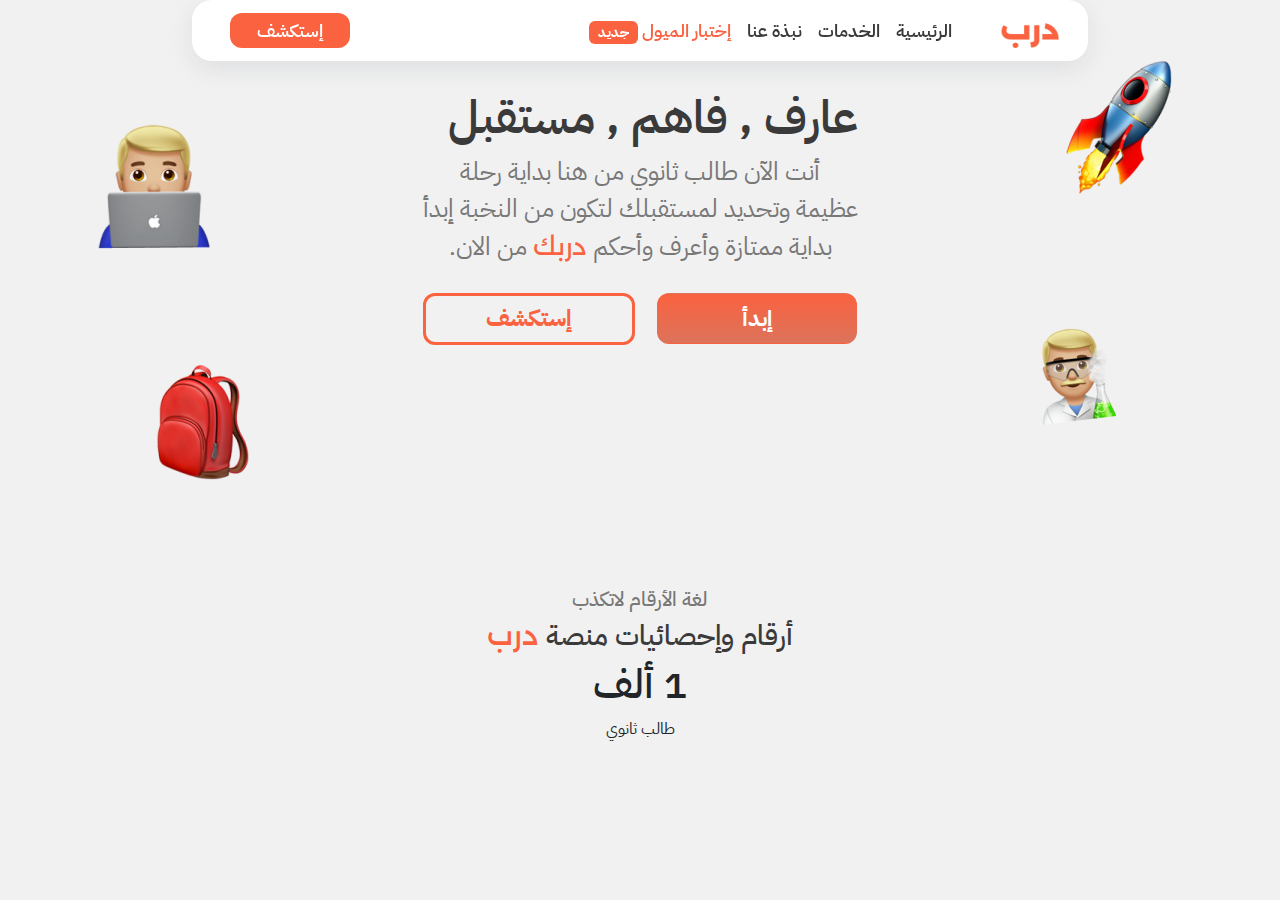
==== HomePage/index.html @ e71270e8 "99% main Page" ====
<!DOCTYPE html>
<html lang="ar">
<head>
    <meta charset="UTF-8">
    <meta name="viewport" content="width=device-width, initial-scale=1.0">
    <link href="https://cdn.jsdelivr.net/npm/bootstrap@5.3.3/dist/css/bootstrap.min.css" rel="stylesheet" integrity="sha384-QWTKZyjpPEjISv5WaRU9OFeRpok6YctnYmDr5pNlyT2bRjXh0JMhjY6hW+ALEwIH" crossorigin="anonymous">
    <link rel="stylesheet" href="style.css">

    <title>الصفحة الرئيسية</title>
</head>
<body dir="rtl">
    <nav class="navbar fixed-top navbar-expand-lg ">
        
        <div class="container-fluid">
            <a class="navbar-brand" href="#">
      <img src="/HomePage/img/logo out bg.png" alt="Logo" width="60" height="35" class="d-inline-block align-text-top">
      
    </a>
          <button class="navbar-toggler" type="button" data-bs-toggle="collapse" data-bs-target="#navbarNavDropdown" aria-controls="navbarNavDropdown" aria-expanded="false" aria-label="Toggle navigation">
            <span class="navbar-toggler-icon"></span>
          </button>
          <div class="collapse navbar-collapse" id="navbarNavDropdown">
            <ul class="navbar-nav">
              <li class="nav-item">
                <a class="nav-link" aria-current="page" href="#">الرئيسية</a>
              </li>
              <li class="nav-item">
                <a class="nav-link" href="#">الخدمات</a>
              </li>
              <li class="nav-item">
                <a class="nav-link" href="#">نبذة عنا</a>
              </li>
              <li class="nav-item dropdown" style="color: #FA6240;">
                <a class="nav-link" href="#" style="color: #FA6240;"> إختبار الميول <span class="badge" style="background-color: #FA6240;">جديد</span></a>
              </li>
            </ul>
            
        </div>
        <button id="nav_btn" class="btn" type="button">إستكشف</button>
        </div>
      </nav>
      
      
      <!-- الدائرة -->
      <!-- <img class="circel img-fluid" src="/HomePage/img/cir.png" alt=""> -->
     <!-- الواجهة العلوية -->
     <div class="main">
        <div class="main_text">
        <h1>عارف , فاهم , مستقبل</h1>
        <p>أنت الآن طالب ثانوي من هنا بداية رحلة
            <br> عظيمة وتحديد لمستقبلك لتكون من النخبة إبدأ
            <br> بداية ممتازة وأعرف وأحكم <span style="color: #FA6240; font-weight: 400; font-family: Alexandria;">دربك</span> من الان.</p>
        </div>
        <div class="main_btns">
            <a href="#" class="btn main_btn">إبدأ</a>
            <a href="#" class="btn sec_btn">إستكشف</a>

        </div>
     </div>

     <!-- الأرقام -->
     <div class="num">

        <div class="num_title">
            <h5>لغة الأرقام لاتكذب</h5>
            <h3>أرقام وإحصائيات منصة <span style="color: #FA6240; font-family: Alexandria;">درب</span> </h3>
        </div>

        <!-- اب البطاقات -->

        <div class="num_cards">
            
            <div class="num_card">
                <h1 class="number">1 ألف </h1>
                <p>طالب ثانوي</p>
            </div>

        </div> <!--نهاية أب البطاقات-->
     </div>
      <script src="https://cdn.jsdelivr.net/npm/bootstrap@5.3.3/dist/js/bootstrap.bundle.min.js" integrity="sha384-YvpcrYf0tY3lHB60NNkmXc5s9fDVZLESaAA55NDzOxhy9GkcIdslK1eN7N6jIeHz" crossorigin="anonymous"></script>
</body>
</html>
---- HomePage/style.css ----
/* Fonts */
@import url('https://fonts.googleapis.com/css2?family=Alexandria:wght@500&family=IBM+Plex+Sans+Arabic:wght@400;500;600;700&display=swap');

body {
  margin: 0;
  padding: 0;
  font-family: "IBM Plex Sans Arabic";
  background-color: #f1f1f1;
}

/* الناف بار -----------------------------------------------------------------------------------------*/

.navbar {
  background-color: #ffffff;
  /* border: 1px solid red; */
  width: 70%;
  margin: auto;
  box-shadow: rgba(149, 157, 165, 0.2) 0px 8px 24px;
  border-radius: 20px;
  z-index: 9;
}

.nav-link {
  font-weight: 600;
  font-size: large;
  color: #3a3a3a;
  transition: 0.25s ease-in-out;
}

.nav-link:hover {
  color: #fa6240;
  transition: 0.25s ease-in-out;
}

#nav_btn {
  background-color: #fa6240;
  font-weight: 600;
  color: white;
  padding: 0.3% 3%;
  margin-left: 3%;
  border-radius: 12px;
  font-size: 18px;
}

.circel {
  margin: auto;
  /* background-color: #FA6240; */
  position: relative;
  height: auto;
  width: auto;
  top: -280px;
  left: -30%;
}


/* الواجهة العلوية -----------------------------------------------------------------------------------------*/

/* الجد */
.main {
    display: flex;
    justify-content: center;
    align-items: center;
    flex-direction: column;
    margin-top: 1%;
    padding: 6%;
    background-image: url("/HomePage/img/Group\ 1.png");

    background-repeat: no-repeat;
    background-position: center;
    width: 100%;
    padding-bottom: 13%;
    
}

/* أب النصوص */
.main .text {
    text-align: center;
}

/* العنوان */
.main h1 {
    font-size: 46px;
    color: #3a3a3a;
    font-weight: 600;
}

/* النص */
.main p {
    text-align: center;
    color: #787878;
    font-size: 25px;
    font-weight: 400;
}

/* أب الأزرار */
.main_btns {
    display: flex;
    justify-content: center;
    align-items: center;
    width: 100%;
    gap: 2%;
    margin: 1%;
}
/* الزر الأساسي */

.main_btn {
    background: rgb(250,98,64);
    background: linear-gradient(180deg, rgba(250,98,64,1) 0%, rgba(220,115,91,1) 100%);
    color: white;
    padding: 8px 84px;
    border-radius: 12px;
    font-weight: bold;
    font-size: 22px;
    transition: .25s ease-in-out;

}

/* عند الإشارة */

.main_btn:hover {
    background-color: #be482e;
    color: whitesmoke;
    transition: .25s ease-in-out;
}

/* الزر الفرعي */
.sec_btn {
    border: 3px solid #fa6240;
    color: #fa6240;
    padding: 6px 60px;
    border-radius: 12px;
    font-weight: bold;
    font-size: 23px;
    transition: .25s ease-in-out;

}

/* عند الإشارة */

.sec_btn:hover {
    background-color: #fa6240;
    color: whitesmoke;
    transition: .25s ease-in-out;
}


/* الأرقام والأحصائيات -----------------------------------------------------------------------------------------*/


.num {
    margin-top: 5%;
    width: 100%;
    text-align: center;
}

.num_title h5 {
    color: #787878;
    font-weight: 500;
}

.num_title h3 {
    color: #3a3a3a;
}






@media screen and (max-width: 1000px) {
  .circel {
    display: none;
  }
  .navbar {
    width: 100%;
    border-radius: 0;
  }
}

@media screen and (max-width: 992px) {
  .navbar-nav {
    display: flex;
  }

  #nav_btn {
    display: none;
  }
}
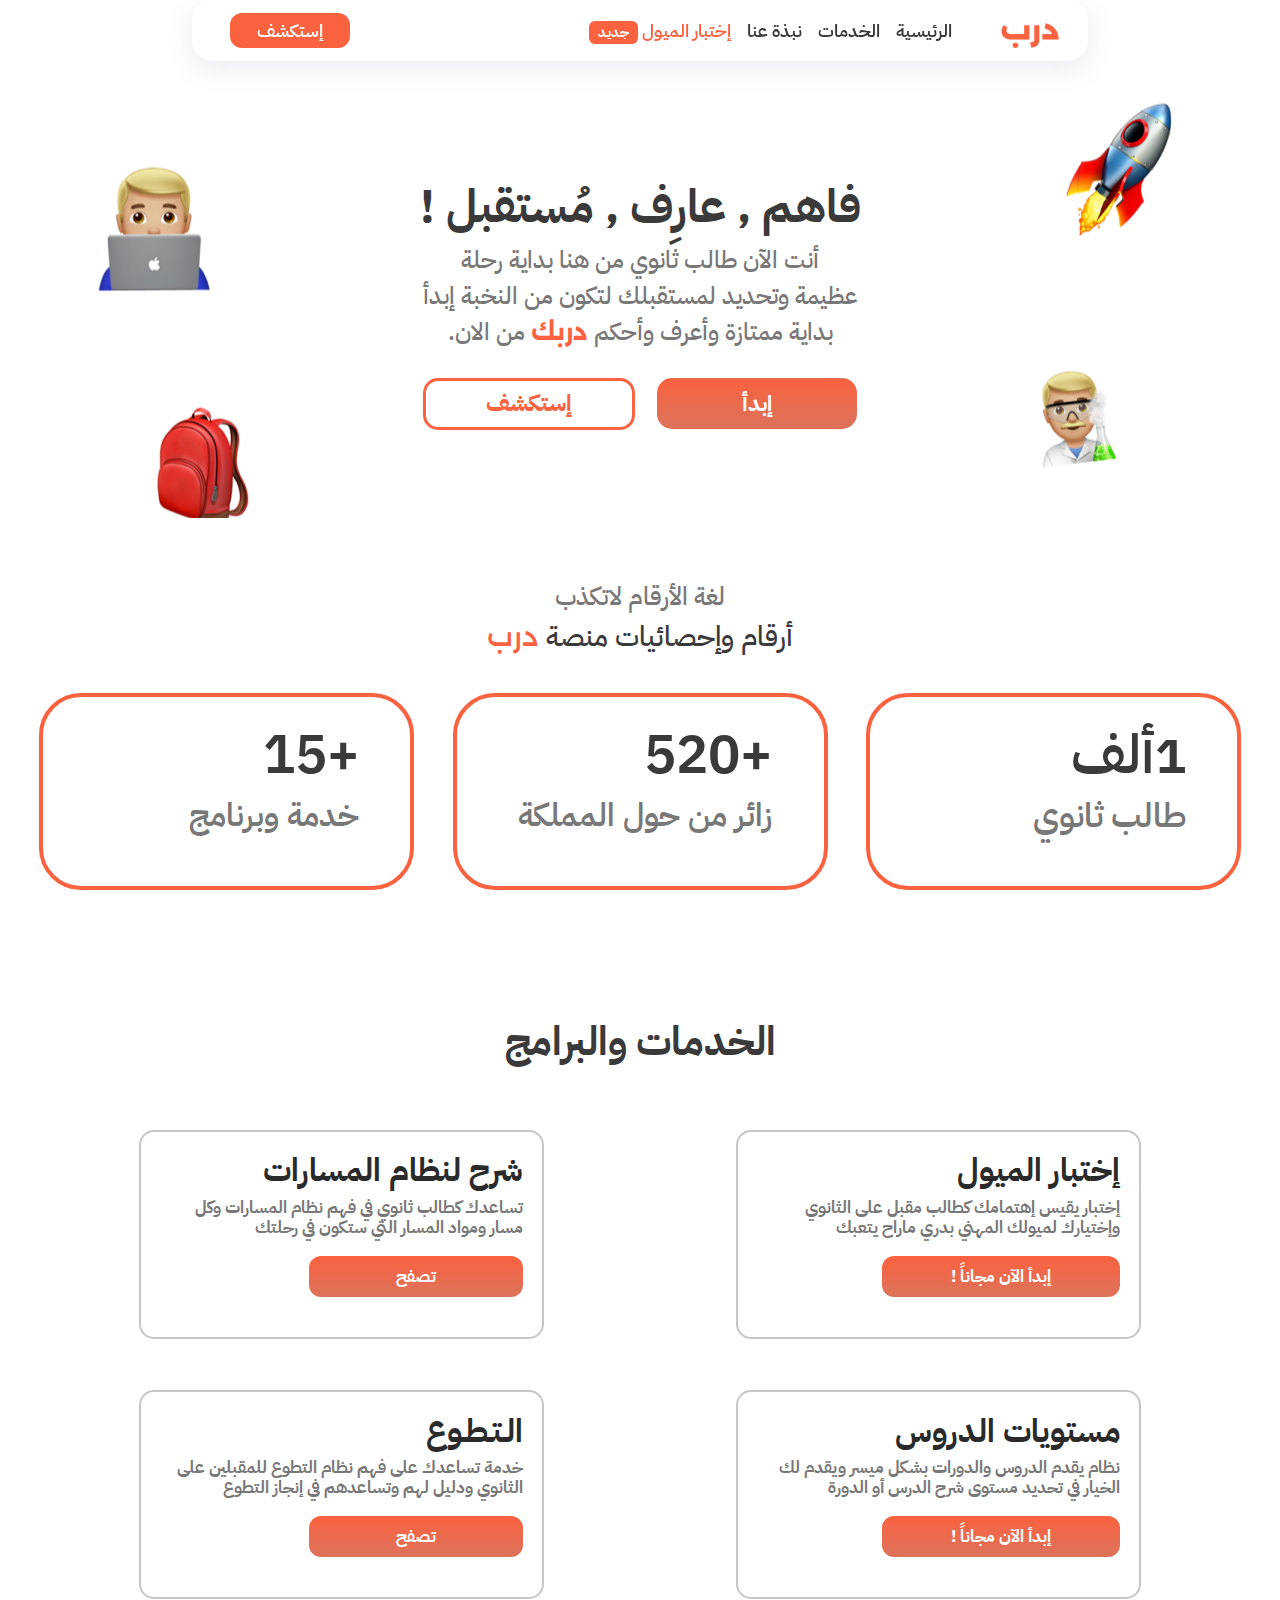
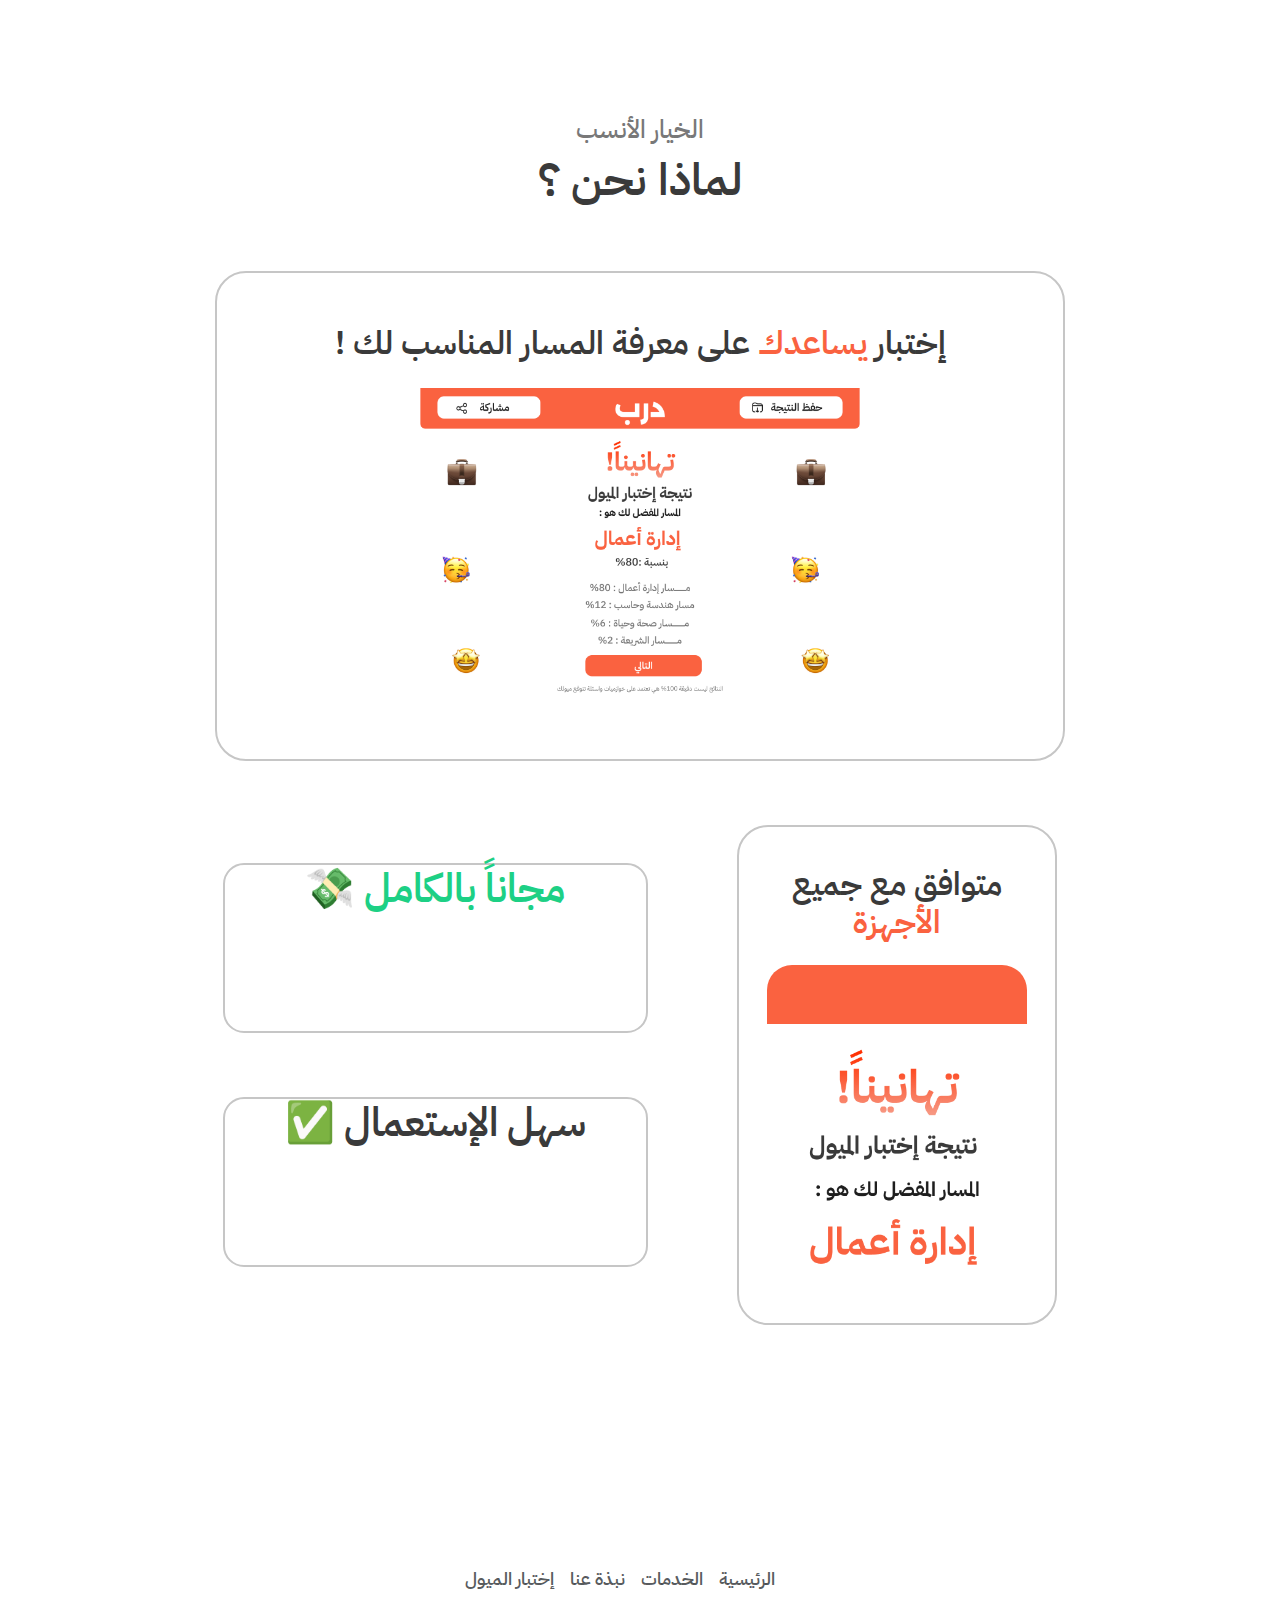
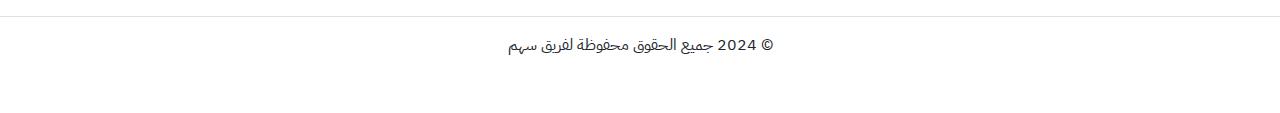
==== commit 29d00215: "complete signin and signup and homepage" ====
--- a/HomePage/index.html
+++ b/HomePage/index.html
@@ -1,82 +1,208 @@
 <!DOCTYPE html>
 <html lang="ar">
+
 <head>
-    <meta charset="UTF-8">
-    <meta name="viewport" content="width=device-width, initial-scale=1.0">
-    <link href="https://cdn.jsdelivr.net/npm/bootstrap@5.3.3/dist/css/bootstrap.min.css" rel="stylesheet" integrity="sha384-QWTKZyjpPEjISv5WaRU9OFeRpok6YctnYmDr5pNlyT2bRjXh0JMhjY6hW+ALEwIH" crossorigin="anonymous">
-    <link rel="stylesheet" href="style.css">
-
-    <title>الصفحة الرئيسية</title>
+  <meta charset="UTF-8">
+  <meta name="viewport" content="width=device-width, initial-scale=1.0">
+  <link href="https://cdn.jsdelivr.net/npm/bootstrap@5.3.3/dist/css/bootstrap.min.css" rel="stylesheet"
+    integrity="sha384-QWTKZyjpPEjISv5WaRU9OFeRpok6YctnYmDr5pNlyT2bRjXh0JMhjY6hW+ALEwIH" crossorigin="anonymous">
+  <link rel="stylesheet" href="style.css">
+  <link rel='stylesheet'
+    href='https://cdn-uicons.flaticon.com/2.2.0/uicons-regular-rounded/css/uicons-regular-rounded.css'>
+
+  <title>الصفحة الرئيسية</title>
 </head>
+
 <body dir="rtl">
-    <nav class="navbar fixed-top navbar-expand-lg ">
+  <nav class="navbar fixed-top navbar-expand-lg ">
+    
+    <div class="container-fluid">
+      <a class="navbar-brand" href="#">
+        <img src="/HomePage/img/logo out bg.png" alt="Logo" width="60" height="35"
+        class="d-inline-block align-text-top">
         
-        <div class="container-fluid">
-            <a class="navbar-brand" href="#">
-      <img src="/HomePage/img/logo out bg.png" alt="Logo" width="60" height="35" class="d-inline-block align-text-top">
+      </a>
+      <button class="navbar-toggler" type="button" data-bs-toggle="collapse" data-bs-target="#navbarNavDropdown"
+      aria-controls="navbarNavDropdown" aria-expanded="false" aria-label="Toggle navigation">
+      <span class="navbar-toggler-icon"></span>
+    </button>
+    <div class="collapse navbar-collapse" id="navbarNavDropdown">
+      <ul class="navbar-nav">
+        <li class="nav-item">
+          <a class="nav-link" aria-current="page" href="#">الرئيسية</a>
+        </li>
+        <li class="nav-item">
+          <a class="nav-link" href="#">الخدمات</a>
+        </li>
+        <li class="nav-item">
+          <a class="nav-link" href="#">نبذة عنا</a>
+        </li>
+        <li class="nav-item dropdown" style="color: #FA6240;">
+          <a class="nav-link" href="#" style="color: #FA6240;"> إختبار الميول <span class="badge"
+            style="background-color: #FA6240;">جديد</span></a>
+          </li>
+        </ul>
+        
+      </div>
+      <button id="nav_btn" class="btn" type="button">إستكشف</button>
+    </div>
+  </nav>
+  
+  <!-- <img class="circel img-fluid" src="/HomePage/img/cir.png" alt=""> -->
+
+  <!-- الدائرة -->
+  <!-- الواجهة العلوية -->
+  <div class="main">
+    <div class="main_text">
+      <h1>فاهم , عارِف , مُستقبل !</h1>
+      <p>أنت الآن طالب ثانوي من هنا بداية رحلة
+        <br> عظيمة وتحديد لمستقبلك لتكون من النخبة إبدأ
+        <br> بداية ممتازة وأعرف وأحكم <span
+          style="color: #FA6240; font-weight: bold; font-family: Alexandria;">دربك</span> من الان.
+      </p>
+    </div>
+    <div class="main_btns">
+      <a href="#" class="btn main_btn">إبدأ</a>
+      <a href="#" class="btn sec_btn">إستكشف</a>
+
+    </div>
+  </div>
+
+  <!-- الأرقام -->
+  <div class="num">
+
+    <div class="num_title">
+      <h5>لغة الأرقام لاتكذب</h5>
+      <h3>أرقام وإحصائيات منصة <span style="color: #FA6240; font-family: Alexandria;">درب</span> </h3>
+    </div>
+
+    <!-- اب البطاقات -->
+
+    <div class="num_cards">
+
+      <div class="num_card">
+        <div class="num_text">
+          <h1>1ألف <i class="fi fi-rr-graduation-cap"></i></h1>
+          <h4>طالب ثانوي</h4>
+        </div>
+      </div>
+
+      <div class="num_card">
+        <div class="num_text">
+          <h1>+520  <i class="fi fi-rr-user"></i></h1>
+          <h4 style="font-size: 32px;">زائر من حول المملكة</h4>
+        </div>
+      </div>
+
+      <div class="num_card">
+        <div class="num_text">
+          <h1>+15<i class="fi fi-rr-apps"></i></h1>
+          <h4 style="font-size: 32px;">خدمة وبرنامج</h4>
+        </div>
+      </div>
+
+
+    </div> <!--نهاية أب البطاقات-->
+  </div> <!--جد البطاقات-->
+
+
+  <!-- الخدمات -------------------------------------->
+
+  <div class="services">
+
+    <div class="ser_title">
+      <h1>الخدمات والبرامج</h1>
+    </div>
+
+    <div class="ser_cards"> <!--أب البطاقات-->
+
+      <div class="ser_card">
+        
+        <h2>إختبار الميول<i class="fi fi-rr-briefcase icon"></i></h2>
+        <h6> إختبار يقيس إهتمامك كطالب مقبل على الثانوي وإختيارك لميولك المهني بدري ماراح يتعبك </h6>
+        <a href="#" target="_blank" rel="noopener noreferrer">إبدأ الآن مجاناً !</a>
+      </div>
+
+      <div class="ser_card">
+        <h2>شرح لنظام المسارات<i class="fi fi-rr-briefcase icon"></i></h2>
+
+        <h6>تساعدك كطالب ثانوي في فهم نظام المسارات وكل مسار ومواد المسار التي ستكون في رحلتك 
+        </h6>
+        <a href="#" target="_blank" rel="noopener noreferrer"  style="padding: 2.3% 24%;">تصفح</a>
+      </div>
+
+      <div class="ser_card">
+        <h2>مستويات الدروس<i class="fi fi-rr-briefcase icon"></i></h2>
+
+        <h6> نظام يقدم الدروس والدورات بشكل ميسر ويقدم لك الخيار في تحديد مستوى شرح الدرس أو الدورة</h6>
+        <a href="#" target="_blank" rel="noopener noreferrer">إبدأ الآن مجاناً !</a>
+      </div>
+
+      <div class="ser_card">
+        <h2>الـتـطـوع<i class="fi fi-rr-briefcase icon"></i></h2>
+
+        <h6> خدمة تساعدك على فهم نظام التطوع للمقبلين على الثانوي ودليل لهم وتساعدهم في إنجاز التطوع </h6>
+        <a href="#" target="_blank" rel="noopener noreferrer" style="padding: 2.3% 24%;">تصفح</a>
+      </div>
+
+
+    </div> <!--نهاية أب البطاقات-->
+
+  </div>
+
+
+  <!-- لماذا نحن ؟ -------------------------------------->
+
+  <div class="why">
+    <!-- العنوان -->
+    <div class="why_title">
+      <h5>الخيار الأنسب</h5>
+      <h1 class="fw-semibold">لماذا نحن ؟</h1>
+    </div>
+
+    <div class="why_card " id="width_card">
+      <h1 class="fw-semibold" style="font-size: 33px; color: #3a3a3a;">إختبار <span style="color: #FA6240;">يساعدك</span> على معرفة المسار المناسب لك !</h1>
+      <img class="img-fluid" src="/HomePage/img/النتيجة.png" alt="" width="490" height="345" style="border-radius: 24px; margin-top: 2%; padding: 0% 3%;">
+    </div>
+
+    <div class="why_cards">
+
+      <div class="why_card" id="height_card">
+        <h2 class="fw-semibold">متوافق مع جميع <br><span style="color: #FA6240;">الأجهزة</span></h2>
+        <img src="/HomePage/img/بالجوال.png" alt="" width="260" height="300" style="border-radius: 25px; margin-top:5% ;">
+      </div>
+    
+      <!-- اب البطاقات الصغيرة -->
+      <div class="min_cards">
+
+        <div class="why_card" id="min_card">
+          <h1 class="fw-semibold" style="color: #1DD085; margin: auto; text-align: center;">مجاناً بالكامل 💸</h1>
+        </div>
+              <div class="why_card" id="min_card">
+                <h1 class="fw-semibold" style="color: #3a3a3a; margin: auto; text-align: center; ">سهل الإستعمال ✅</h1>
+              </div>
+      </div> <!--نهاية اب البطاقات الصغيرة-->
       
-    </a>
-          <button class="navbar-toggler" type="button" data-bs-toggle="collapse" data-bs-target="#navbarNavDropdown" aria-controls="navbarNavDropdown" aria-expanded="false" aria-label="Toggle navigation">
-            <span class="navbar-toggler-icon"></span>
-          </button>
-          <div class="collapse navbar-collapse" id="navbarNavDropdown">
-            <ul class="navbar-nav">
-              <li class="nav-item">
-                <a class="nav-link" aria-current="page" href="#">الرئيسية</a>
-              </li>
-              <li class="nav-item">
-                <a class="nav-link" href="#">الخدمات</a>
-              </li>
-              <li class="nav-item">
-                <a class="nav-link" href="#">نبذة عنا</a>
-              </li>
-              <li class="nav-item dropdown" style="color: #FA6240;">
-                <a class="nav-link" href="#" style="color: #FA6240;"> إختبار الميول <span class="badge" style="background-color: #FA6240;">جديد</span></a>
-              </li>
-            </ul>
-            
-        </div>
-        <button id="nav_btn" class="btn" type="button">إستكشف</button>
-        </div>
-      </nav>
-      
-      
-      <!-- الدائرة -->
-      <!-- <img class="circel img-fluid" src="/HomePage/img/cir.png" alt=""> -->
-     <!-- الواجهة العلوية -->
-     <div class="main">
-        <div class="main_text">
-        <h1>عارف , فاهم , مستقبل</h1>
-        <p>أنت الآن طالب ثانوي من هنا بداية رحلة
-            <br> عظيمة وتحديد لمستقبلك لتكون من النخبة إبدأ
-            <br> بداية ممتازة وأعرف وأحكم <span style="color: #FA6240; font-weight: 400; font-family: Alexandria;">دربك</span> من الان.</p>
-        </div>
-        <div class="main_btns">
-            <a href="#" class="btn main_btn">إبدأ</a>
-            <a href="#" class="btn sec_btn">إستكشف</a>
-
-        </div>
-     </div>
-
-     <!-- الأرقام -->
-     <div class="num">
-
-        <div class="num_title">
-            <h5>لغة الأرقام لاتكذب</h5>
-            <h3>أرقام وإحصائيات منصة <span style="color: #FA6240; font-family: Alexandria;">درب</span> </h3>
-        </div>
-
-        <!-- اب البطاقات -->
-
-        <div class="num_cards">
-            
-            <div class="num_card">
-                <h1 class="number">1 ألف </h1>
-                <p>طالب ثانوي</p>
-            </div>
-
-        </div> <!--نهاية أب البطاقات-->
-     </div>
-      <script src="https://cdn.jsdelivr.net/npm/bootstrap@5.3.3/dist/js/bootstrap.bundle.min.js" integrity="sha384-YvpcrYf0tY3lHB60NNkmXc5s9fDVZLESaAA55NDzOxhy9GkcIdslK1eN7N6jIeHz" crossorigin="anonymous"></script>
+    </div> <!--نهاية أب البطاقات-->
+
+  </div> <!--نهاية الجد-->
+
+<!-- الفوتر -------------------------------------->
+<footer class="py-3 my-4">
+  <ul class="nav justify-content-center border-bottom pb-3 mb-3">
+    <li class="nav-item"><a href="#" class="nav-link px-2 text-body-secondary">الرئيسية</a></li>
+    <li class="nav-item"><a href="#" class="nav-link px-2 text-body-secondary">الخدمات</a></li>
+    <li class="nav-item"><a href="#" class="nav-link px-2 text-body-secondary">نبذة عنا</a></li>
+    <li class="nav-item"><a href="#" class="nav-link px-2 text-body-secondary">إختبار الميول</a></li>
+  </ul>
+  <p class="text-center">© 2024 جميع الحقوق محفوظة لفريق سهم</p>
+</footer>
+
+
+
+  <script src="https://cdn.jsdelivr.net/npm/bootstrap@5.3.3/dist/js/bootstrap.bundle.min.js"
+    integrity="sha384-YvpcrYf0tY3lHB60NNkmXc5s9fDVZLESaAA55NDzOxhy9GkcIdslK1eN7N6jIeHz"
+    crossorigin="anonymous"></script>
 </body>
+
 </html>--- a/HomePage/style.css
+++ b/HomePage/style.css
@@ -5,7 +5,6 @@
   margin: 0;
   padding: 0;
   font-family: "IBM Plex Sans Arabic";
-  background-color: #f1f1f1;
 }
 
 /* الناف بار -----------------------------------------------------------------------------------------*/
@@ -61,14 +60,14 @@
     justify-content: center;
     align-items: center;
     flex-direction: column;
-    margin-top: 1%;
+    margin-top: 8%;
     padding: 6%;
     background-image: url("/HomePage/img/Group\ 1.png");
 
     background-repeat: no-repeat;
     background-position: center;
     width: 100%;
-    padding-bottom: 13%;
+    /* padding-bottom: 13%; */
     
 }
 
@@ -81,15 +80,15 @@
 .main h1 {
     font-size: 46px;
     color: #3a3a3a;
-    font-weight: 600;
+    font-weight: 700;
 }
 
 /* النص */
 .main p {
     text-align: center;
     color: #787878;
-    font-size: 25px;
-    font-weight: 400;
+    font-size: 24px;
+    font-weight: 500;
 }
 
 /* أب الأزرار */
@@ -108,7 +107,7 @@
     background: linear-gradient(180deg, rgba(250,98,64,1) 0%, rgba(220,115,91,1) 100%);
     color: white;
     padding: 8px 84px;
-    border-radius: 12px;
+    border-radius: 15px;
     font-weight: bold;
     font-size: 22px;
     transition: .25s ease-in-out;
@@ -128,7 +127,7 @@
     border: 3px solid #fa6240;
     color: #fa6240;
     padding: 6px 60px;
-    border-radius: 12px;
+    border-radius: 15px;
     font-weight: bold;
     font-size: 23px;
     transition: .25s ease-in-out;
@@ -156,12 +155,199 @@
 .num_title h5 {
     color: #787878;
     font-weight: 500;
+    font-size: 25px;
 }
 
 .num_title h3 {
     color: #3a3a3a;
 }
 
+/* قسم البطاقات */
+
+.num_cards {
+  display: flex;
+  justify-content: center;
+  align-items: center;
+  flex-wrap: wrap;
+  gap: 3%;
+  margin-top: 3%;
+}
+
+.num_card {
+  width:375px;
+  height: 197px;
+  text-align: right;
+  padding: 2% 4% 0 2%;
+  border: 4px solid #fa6240;
+  /* border-image: linear-gradient(#ff9e89, #fa6240) ,50;  */
+  border-radius: 42px ;
+  margin-bottom: 5%;
+  transition: .25s ease-in-out;
+}
+
+.num_card h1{
+display: flex;
+justify-content: space-between;
+color: #3a3a3a;
+font-size: 54px;
+font-weight: 600;
+}
+
+.num_card h4 {
+  color: #787878;
+  font-size: 34px;
+font-weight: 600;
+
+}
+
+.num_card i {
+  color: #fa6240;
+  font-size: 55px;
+}
+
+
+
+/* الخدمات -----------------------------------------------------------------------------------------*/
+
+.services {
+  margin-top: 5%;
+}
+
+.ser_title {
+  text-align: center;
+  margin-bottom: 3%;
+}
+
+.ser_title h1 {
+  color: #3a3a3a;
+  font-weight: bold;
+}
+
+.ser_cards {
+  display: flex;
+  justify-content: center;
+  gap: 9%;
+  flex-wrap: wrap;
+}
+
+
+.ser_card {
+  margin: 2% 3%;
+  width: 405px;
+  height: 209px;
+  border: 2px solid #C6C6C6;
+  border-radius: 15px;
+  padding: 1.5%;
+}
+
+.ser_card h2 {
+  font-size: 32px;
+  display: flex;
+  justify-content: space-between;
+  color: #2a2a2a;
+  font-weight: bold;
+}
+
+.ser_card h6 {
+  color: #787878;
+  font-size:17px;
+  font-weight: 700;
+  margin-bottom: 7%;
+}
+
+/* زر بطاقة الخدمات */
+
+.ser_card a {
+  background: rgb(250,98,64);
+  background: linear-gradient(180deg, rgba(250,98,64,1) 0%, rgba(220,115,91,1) 100%);
+  color: white;
+  padding: 2.3% 19%;
+  border-radius: 12px;
+  font-weight: bold;
+  font-size: 17px;
+  transition: .25s ease-in-out;
+  text-decoration: none;
+}
+
+.ser_card a:hover {
+  border-radius: 15px;
+}
+
+.icon {
+  font-size: 45px;
+  color: #fa6240;
+  margin-left: 5%;
+}
+
+
+/* لماذا نحن -----------------------------------------------------------------------------------------*/
+
+.why {
+  margin-top: 7%;
+}
+
+.why_title {
+  text-align: center;
+}
+
+.why_title h1 {
+  color: #3a3a3a;
+  font-size: 45px;
+}
+
+.why_title h5 {
+  color: #787878;
+  font-weight: 500;
+  font-size: 25px;
+}
+
+/* جهة البطاقات */
+
+.why_cards {
+  display: flex;
+  justify-content:center;;
+  margin-top: 5%;
+  flex-wrap: wrap;
+  gap: 7%;
+}
+
+.why_card {
+  border: 2px solid #C6C6C6;
+  /* width: 100%; */
+  color: #3a3a3a;
+  text-align: center;
+  margin-bottom: 15%;
+}
+
+#width_card {
+
+  margin:5%auto ;
+  padding-top: 4%;
+  width: 850px;
+  max-width: 80%;
+  height: 490px;
+  text-align: center;
+  border-radius: 31px;
+}
+
+#height_card {
+  padding-top: 3%;
+  width: 320px;
+  height: 500px;
+  border-radius: 31px;
+  text-align: center;
+}
+
+#min_card {
+  width: 425px;
+  height: 170px;
+  border-radius:21px;
+  text-align: center;
+  margin-top: 9%;
+}
+
+
+/* الجزء السفلي من الموقع */
 
 
 
@@ -186,3 +372,22 @@
     display: none;
   }
 }
+
+@media screen and (max-width: 770px) {
+  .main {
+    background-image: none;
+  }
+}
+
+@media screen and (max-width:428px) {
+  .main_btns {
+    flex-direction: column;
+  }
+  .main_btn {
+    margin-bottom: 3%;
+    width: 100%;
+  }
+  .sec_btn {
+    width: 100%;
+  }
+}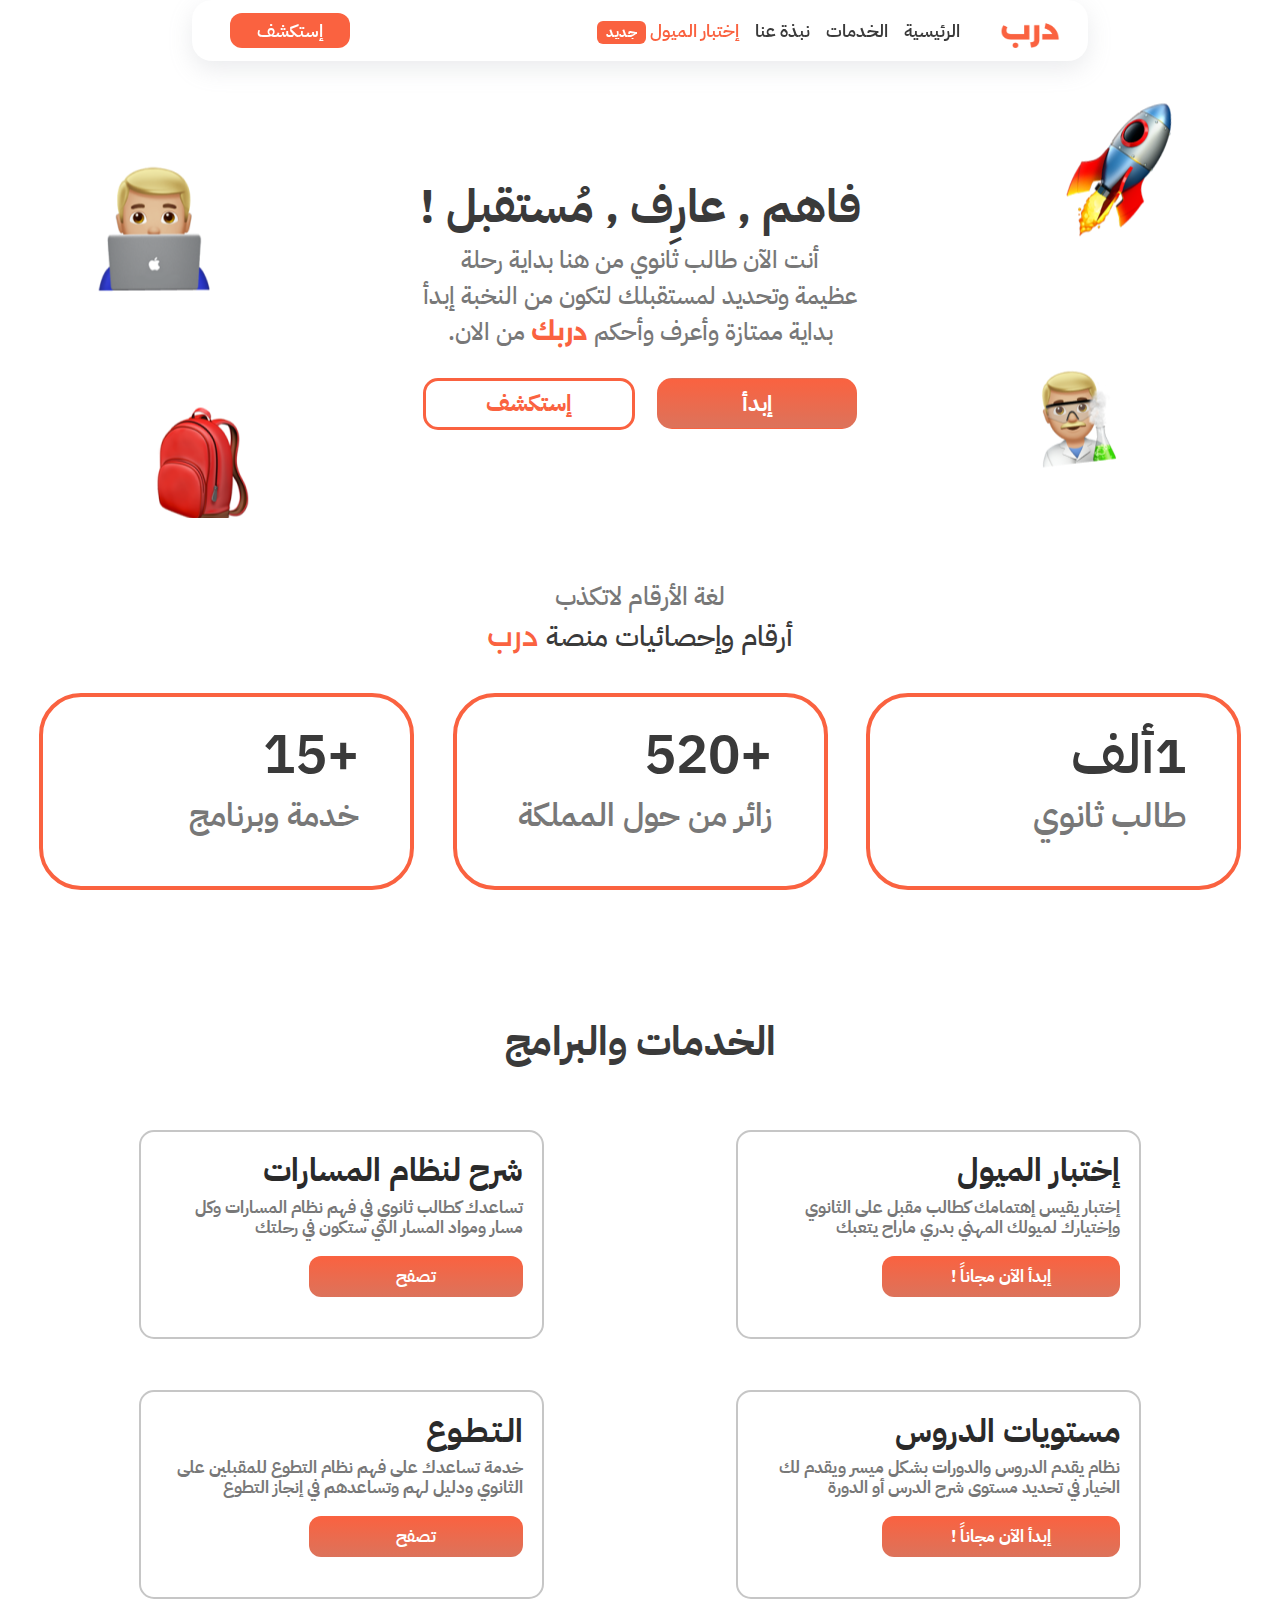
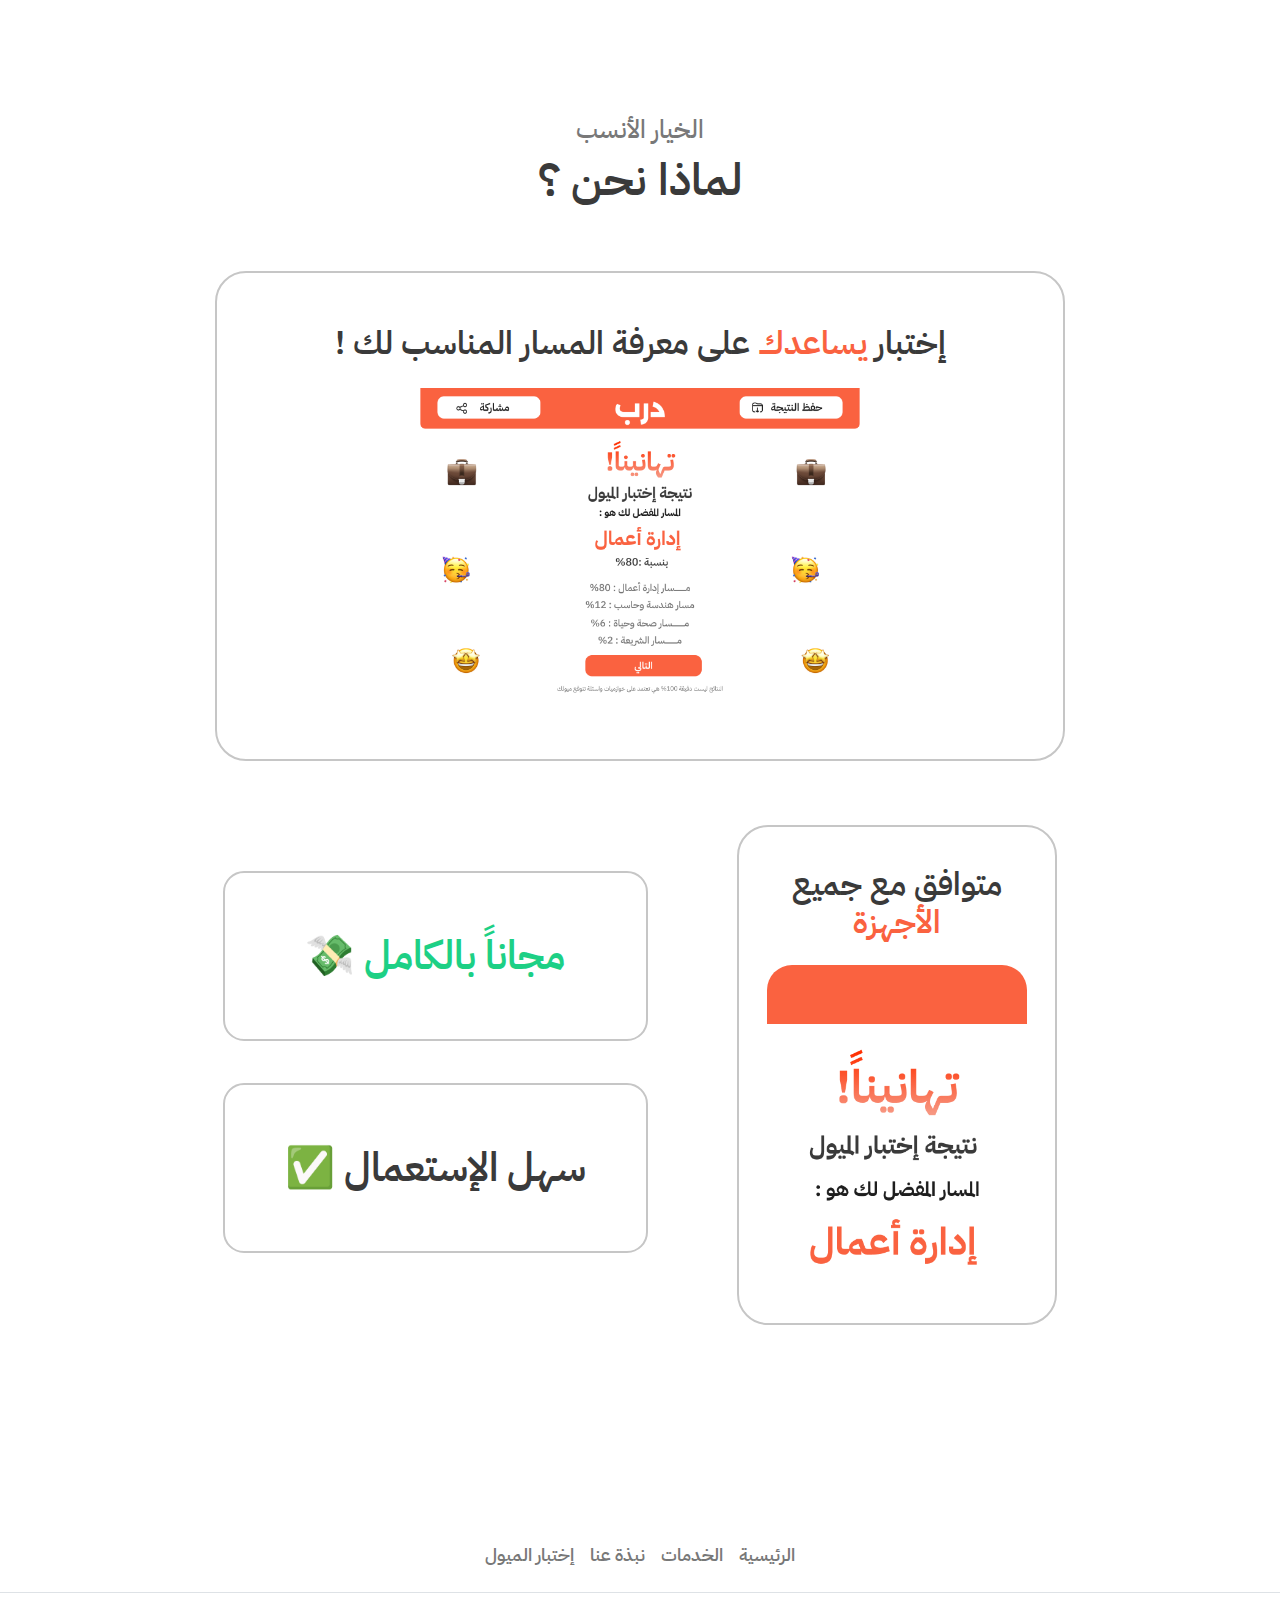
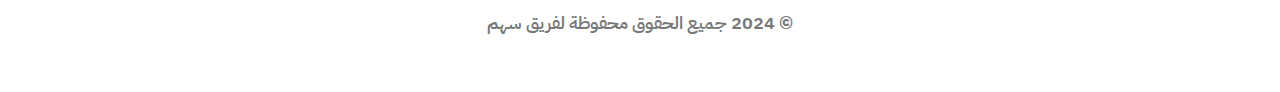
==== commit 3d9e74ac: "less and less lev and test and home and tatwae and masarat" ====
--- a/HomePage/index.html
+++ b/HomePage/index.html
@@ -32,7 +32,7 @@
           <a class="nav-link" aria-current="page" href="#">الرئيسية</a>
         </li>
         <li class="nav-item">
-          <a class="nav-link" href="#">الخدمات</a>
+          <a class="nav-link" href="#services">الخدمات</a>
         </li>
         <li class="nav-item">
           <a class="nav-link" href="#">نبذة عنا</a>
@@ -44,7 +44,7 @@
         </ul>
         
       </div>
-      <button id="nav_btn" class="btn" type="button">إستكشف</button>
+      <button id="nav_btn" class="btn" type="button"">إستكشف</button>
     </div>
   </nav>
   
@@ -62,8 +62,8 @@
       </p>
     </div>
     <div class="main_btns">
-      <a href="#" class="btn main_btn">إبدأ</a>
-      <a href="#" class="btn sec_btn">إستكشف</a>
+      <a href="#services" class="btn main_btn">إبدأ</a>
+      <a href="#services" class="btn sec_btn">إستكشف</a>
 
     </div>
   </div>
@@ -108,7 +108,7 @@
 
   <!-- الخدمات -------------------------------------->
 
-  <div class="services">
+  <div class="services" id="services">
 
     <div class="ser_title">
       <h1>الخدمات والبرامج</h1>
@@ -128,21 +128,21 @@
 
         <h6>تساعدك كطالب ثانوي في فهم نظام المسارات وكل مسار ومواد المسار التي ستكون في رحلتك 
         </h6>
-        <a href="#" target="_blank" rel="noopener noreferrer"  style="padding: 2.3% 24%;">تصفح</a>
+        <a href="/msarat/msarat.html" target="_blank" rel="noopener noreferrer"  style="padding: 2.3% 24%;">تصفح</a>
       </div>
 
       <div class="ser_card">
         <h2>مستويات الدروس<i class="fi fi-rr-briefcase icon"></i></h2>
 
         <h6> نظام يقدم الدروس والدورات بشكل ميسر ويقدم لك الخيار في تحديد مستوى شرح الدرس أو الدورة</h6>
-        <a href="#" target="_blank" rel="noopener noreferrer">إبدأ الآن مجاناً !</a>
+        <a href="/lessons/index.html" target="_blank" rel="noopener noreferrer">إبدأ الآن مجاناً !</a>
       </div>
 
       <div class="ser_card">
         <h2>الـتـطـوع<i class="fi fi-rr-briefcase icon"></i></h2>
 
         <h6> خدمة تساعدك على فهم نظام التطوع للمقبلين على الثانوي ودليل لهم وتساعدهم في إنجاز التطوع </h6>
-        <a href="#" target="_blank" rel="noopener noreferrer" style="padding: 2.3% 24%;">تصفح</a>
+        <a href="/tatawae/index.html" target="_blank" rel="noopener noreferrer" style="padding: 2.3% 24%;">تصفح</a>
       </div>
 
 
@@ -190,12 +190,12 @@
 <!-- الفوتر -------------------------------------->
 <footer class="py-3 my-4">
   <ul class="nav justify-content-center border-bottom pb-3 mb-3">
-    <li class="nav-item"><a href="#" class="nav-link px-2 text-body-secondary">الرئيسية</a></li>
-    <li class="nav-item"><a href="#" class="nav-link px-2 text-body-secondary">الخدمات</a></li>
-    <li class="nav-item"><a href="#" class="nav-link px-2 text-body-secondary">نبذة عنا</a></li>
-    <li class="nav-item"><a href="#" class="nav-link px-2 text-body-secondary">إختبار الميول</a></li>
+    <li class="nav-item"><a href="#" class="nav-link px-2 fw-semibold" style="color: #787878;">الرئيسية</a></li>
+    <li class="nav-item"><a href="#services" class="nav-link px-2 fw-semibold" style="color: #787878;">الخدمات</a></li>
+    <li class="nav-item"><a href="#" class="nav-link px-2 fw-semibold" style="color: #787878;">نبذة عنا</a></li>
+    <li class="nav-item"><a href="#" class="nav-link px-2 fw-semibold" style="color: #787878;">إختبار الميول</a></li>
   </ul>
-  <p class="text-center">© 2024 جميع الحقوق محفوظة لفريق سهم</p>
+  <p class="text-center fw-semibold" style="color: #787878; font-size: large;">© 2024 جميع الحقوق محفوظة لفريق سهم</p>
 </footer>
 
 
--- a/HomePage/style.css
+++ b/HomePage/style.css
@@ -1,14 +1,17 @@
 /* Fonts */
 @import url('https://fonts.googleapis.com/css2?family=Alexandria:wght@500&family=IBM+Plex+Sans+Arabic:wght@400;500;600;700&display=swap');
 
-body {
+
+*{
   margin: 0;
   padding: 0;
+}
+body {
+  transition: .25s ease-in-out;
   font-family: "IBM Plex Sans Arabic";
 }
 
 /* الناف بار -----------------------------------------------------------------------------------------*/
-
 .navbar {
   background-color: #ffffff;
   /* border: 1px solid red; */
@@ -20,6 +23,7 @@
 }
 
 .nav-link {
+  margin: auto;
   font-weight: 600;
   font-size: large;
   color: #3a3a3a;
@@ -29,6 +33,10 @@
 .nav-link:hover {
   color: #fa6240;
   transition: 0.25s ease-in-out;
+}
+
+.navbar-nav {
+  padding-right: 5%;
 }
 
 #nav_btn {
@@ -41,15 +49,7 @@
   font-size: 18px;
 }
 
-.circel {
-  margin: auto;
-  /* background-color: #FA6240; */
-  position: relative;
-  height: auto;
-  width: auto;
-  top: -280px;
-  left: -30%;
-}
+
 
 
 /* الواجهة العلوية -----------------------------------------------------------------------------------------*/
@@ -306,9 +306,11 @@
 .why_cards {
   display: flex;
   justify-content:center;;
+  align-items: center;
   margin-top: 5%;
   flex-wrap: wrap;
   gap: 7%;
+  margin-bottom: 15%;
 }
 
 .why_card {
@@ -316,7 +318,6 @@
   /* width: 100%; */
   color: #3a3a3a;
   text-align: center;
-  margin-bottom: 15%;
 }
 
 #width_card {
@@ -339,17 +340,17 @@
 }
 
 #min_card {
+  margin-top:4% ;
+  display: flex;
   width: 425px;
   height: 170px;
   border-radius:21px;
   text-align: center;
-  margin-top: 9%;
+  margin-bottom: 10%;
 }
 
 
 /* الجزء السفلي من الموقع */
-
-
 
 
 
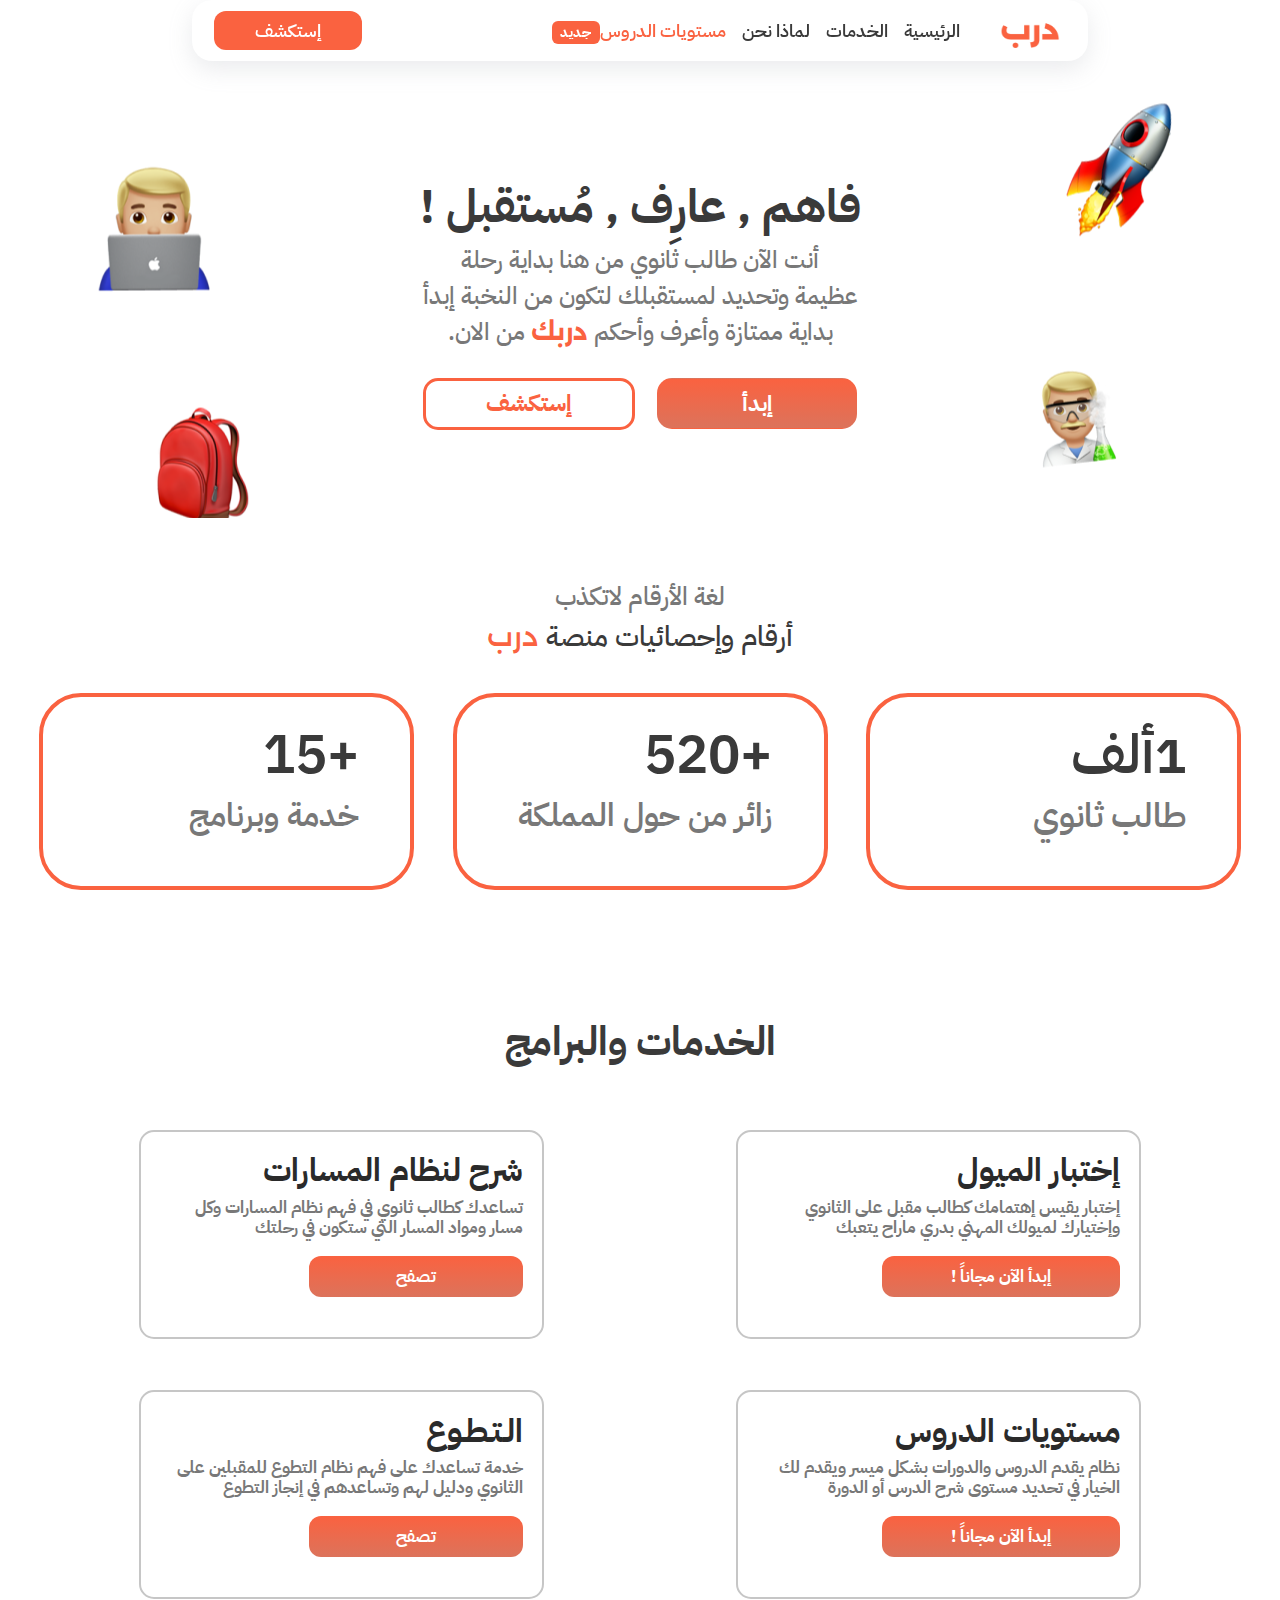
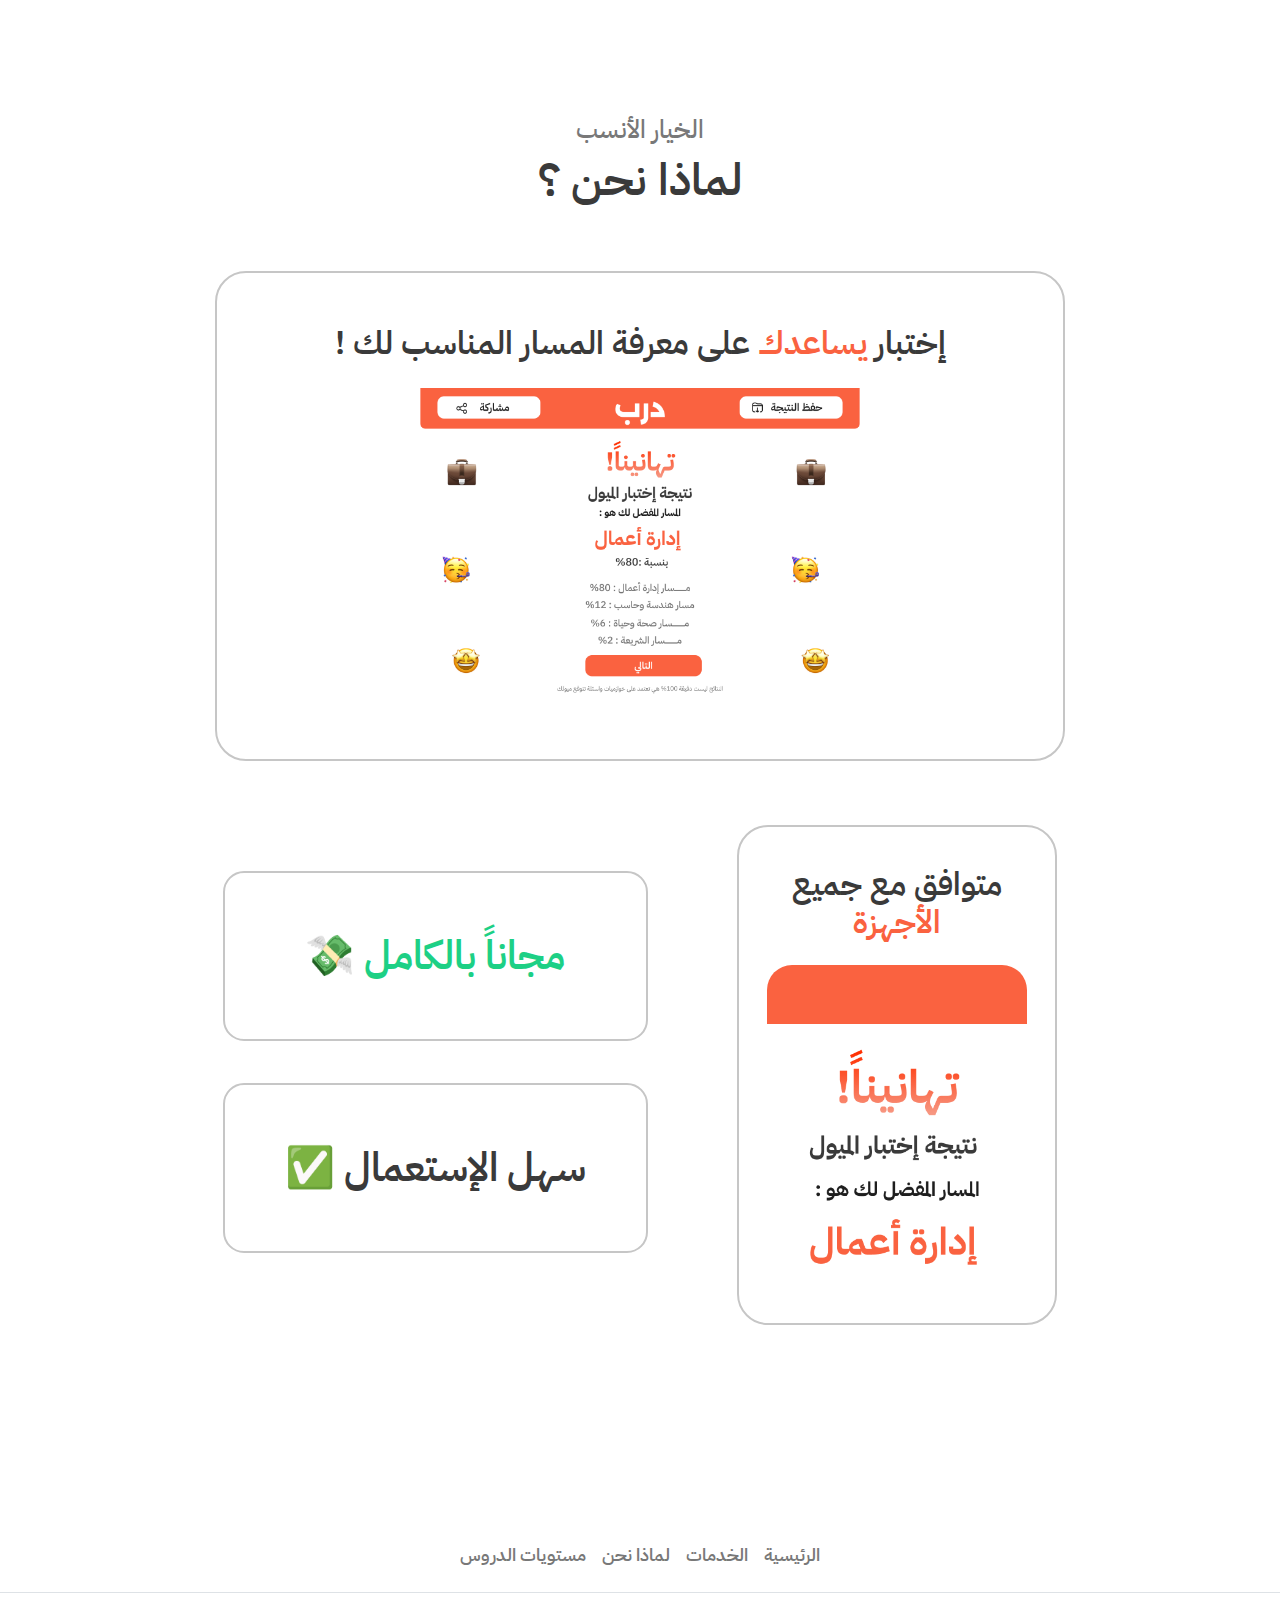
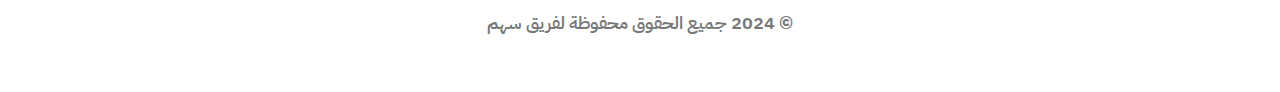
==== commit 2084be75: "done" ====
--- a/HomePage/index.html
+++ b/HomePage/index.html
@@ -17,7 +17,7 @@
   <nav class="navbar fixed-top navbar-expand-lg ">
     
     <div class="container-fluid">
-      <a class="navbar-brand" href="#">
+      <a class="navbar-brand" href="/HomePage/index.html">
         <img src="/HomePage/img/logo out bg.png" alt="Logo" width="60" height="35"
         class="d-inline-block align-text-top">
         
@@ -29,23 +29,23 @@
     <div class="collapse navbar-collapse" id="navbarNavDropdown">
       <ul class="navbar-nav">
         <li class="nav-item">
-          <a class="nav-link" aria-current="page" href="#">الرئيسية</a>
+          <a class="nav-link" aria-current="page" href="/HomePage/index.html">الرئيسية</a>
         </li>
         <li class="nav-item">
-          <a class="nav-link" href="#services">الخدمات</a>
+          <a class="nav-link" href="/HomePage/index.html#services">الخدمات</a>
         </li>
         <li class="nav-item">
-          <a class="nav-link" href="#">نبذة عنا</a>
+          <a class="nav-link" href="/HomePage/index.html#why">لماذا نحن</a>
         </li>
         <li class="nav-item dropdown" style="color: #FA6240;">
-          <a class="nav-link" href="#" style="color: #FA6240;"> إختبار الميول <span class="badge"
+          <a class="nav-link" href="/Edu_level/index.html" style="color: #FA6240;">مستويات الدروس<span class="badge"
             style="background-color: #FA6240;">جديد</span></a>
           </li>
         </ul>
         
       </div>
-      <button id="nav_btn" class="btn" type="button"">إستكشف</button>
-    </div>
+      <a id="a" href="/HomePage/index.html#services"><button id="nav_btn" class="btn" type="button">إستكشف</button></a>
+        </div>
   </nav>
   
   <!-- <img class="circel img-fluid" src="/HomePage/img/cir.png" alt=""> -->
@@ -120,7 +120,7 @@
         
         <h2>إختبار الميول<i class="fi fi-rr-briefcase icon"></i></h2>
         <h6> إختبار يقيس إهتمامك كطالب مقبل على الثانوي وإختيارك لميولك المهني بدري ماراح يتعبك </h6>
-        <a href="#" target="_blank" rel="noopener noreferrer">إبدأ الآن مجاناً !</a>
+        <a href="#"  rel="noopener noreferrer"  data-bs-toggle="modal" data-bs-target="#exampleModal">إبدأ الآن مجاناً !</a>
       </div>
 
       <div class="ser_card">
@@ -128,21 +128,21 @@
 
         <h6>تساعدك كطالب ثانوي في فهم نظام المسارات وكل مسار ومواد المسار التي ستكون في رحلتك 
         </h6>
-        <a href="/msarat/msarat.html" target="_blank" rel="noopener noreferrer"  style="padding: 2.3% 24%;">تصفح</a>
+        <a href="/msarat/msarat.html"  rel="noopener noreferrer"  style="padding: 2.3% 24%;">تصفح</a>
       </div>
 
       <div class="ser_card">
         <h2>مستويات الدروس<i class="fi fi-rr-briefcase icon"></i></h2>
 
         <h6> نظام يقدم الدروس والدورات بشكل ميسر ويقدم لك الخيار في تحديد مستوى شرح الدرس أو الدورة</h6>
-        <a href="/lessons/index.html" target="_blank" rel="noopener noreferrer">إبدأ الآن مجاناً !</a>
+        <a href="/Edu_level/"  rel="noopener noreferrer">إبدأ الآن مجاناً !</a>
       </div>
 
       <div class="ser_card">
         <h2>الـتـطـوع<i class="fi fi-rr-briefcase icon"></i></h2>
 
         <h6> خدمة تساعدك على فهم نظام التطوع للمقبلين على الثانوي ودليل لهم وتساعدهم في إنجاز التطوع </h6>
-        <a href="/tatawae/index.html" target="_blank" rel="noopener noreferrer" style="padding: 2.3% 24%;">تصفح</a>
+        <a href="/tatawae/index.html"  rel="noopener noreferrer" style="padding: 2.3% 24%;">تصفح</a>
       </div>
 
 
@@ -150,10 +150,29 @@
 
   </div>
 
+  
+<!-- Modal -->
+<div class="modal fade" id="exampleModal" tabindex="-1" aria-labelledby="exampleModalLabel" aria-hidden="true">
+  <div class="modal-dialog">
+    <div class="modal-content">
+      <div class="modal-header">
+        <h1 class="modal-title fs-5" id="exampleModalLabel">سيتم توفير الخدمة قريباً</h1>
+        <!-- <button type="button" class="btn-close" data-bs-dismiss="modal" aria-label="Close"></button> -->
+      </div>
+      <div class="modal-body">
+      هي خدمة إحترافية سيتم تقديمها في منصة درب ترقبوا..
+      </div>
+      <div class="modal-footer">
+        <button type="button" class="btn btn-secondary" data-bs-dismiss="modal">إغلاق</button>
+      </div>
+    </div>
+  </div>
+</div>
+
 
   <!-- لماذا نحن ؟ -------------------------------------->
 
-  <div class="why">
+  <div class="why" id="why">
     <!-- العنوان -->
     <div class="why_title">
       <h5>الخيار الأنسب</h5>
@@ -190,10 +209,10 @@
 <!-- الفوتر -------------------------------------->
 <footer class="py-3 my-4">
   <ul class="nav justify-content-center border-bottom pb-3 mb-3">
-    <li class="nav-item"><a href="#" class="nav-link px-2 fw-semibold" style="color: #787878;">الرئيسية</a></li>
-    <li class="nav-item"><a href="#services" class="nav-link px-2 fw-semibold" style="color: #787878;">الخدمات</a></li>
-    <li class="nav-item"><a href="#" class="nav-link px-2 fw-semibold" style="color: #787878;">نبذة عنا</a></li>
-    <li class="nav-item"><a href="#" class="nav-link px-2 fw-semibold" style="color: #787878;">إختبار الميول</a></li>
+    <li class="nav-item"><a href="/HomePage/index.html" class="nav-link px-2 fw-semibold" style="color: #787878;">الرئيسية</a></li>
+    <li class="nav-item"><a href="/HomePage/index.html#services" class="nav-link px-2 fw-semibold" style="color: #787878;">الخدمات</a></li>
+    <li class="nav-item"><a href="/HomePage/index.html#why" class="nav-link px-2 fw-semibold" style="color: #787878;">لماذا نحن</a></li>
+    <li class="nav-item"><a href="/Edu_level/index.html" class="nav-link px-2 fw-semibold" style="color: #787878;">مستويات الدروس</a></li>
   </ul>
   <p class="text-center fw-semibold" style="color: #787878; font-size: large;">© 2024 جميع الحقوق محفوظة لفريق سهم</p>
 </footer>
--- a/HomePage/style.css
+++ b/HomePage/style.css
@@ -372,6 +372,9 @@
   #nav_btn {
     display: none;
   }
+  #a {
+    display: none;
+  }
 }
 
 @media screen and (max-width: 770px) {
@@ -391,4 +394,13 @@
   .sec_btn {
     width: 100%;
   }
+}
+
+#a{
+  padding: 0%;
+
+}
+#nav_btn{
+ padding: 5px 40px;
+ margin-left: 10px;
 }